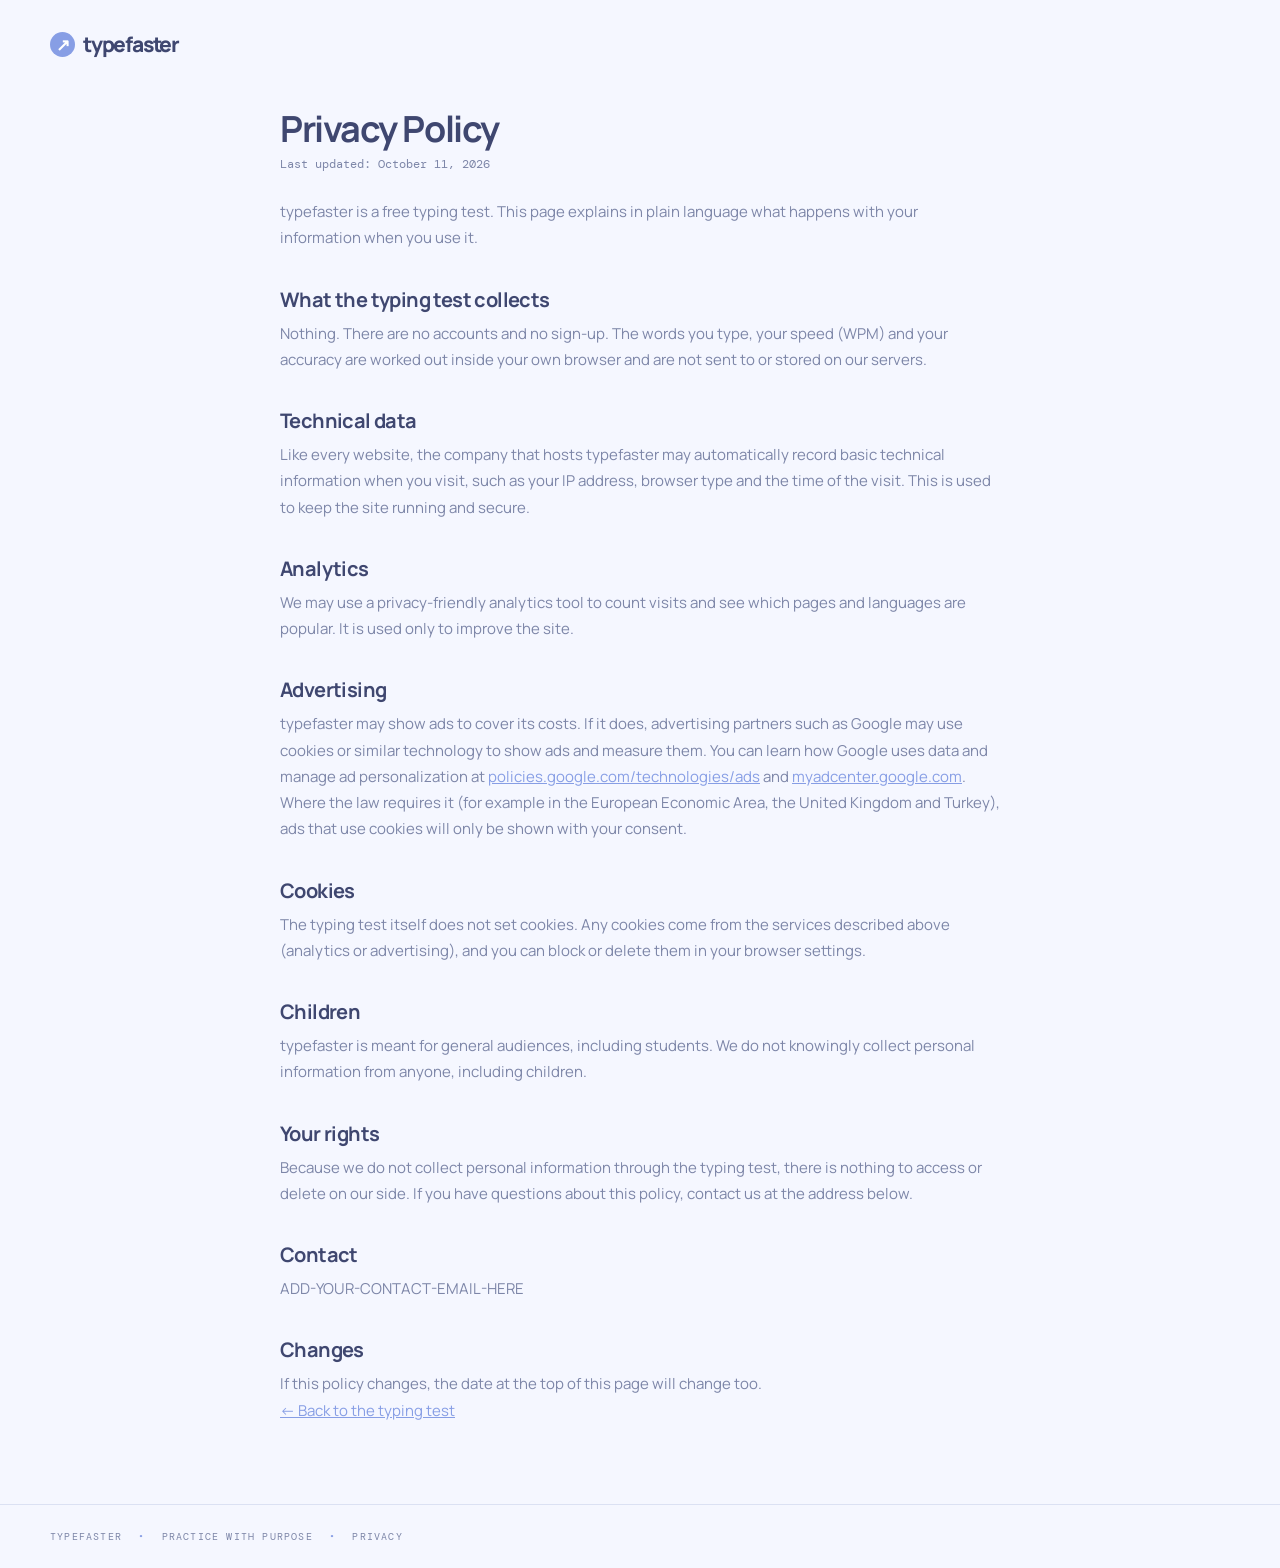
==== privacy.html @ c0b4bd7b "Add files via upload" ====
<!doctype html>
<html lang="en">
  <head>
    <meta charset="UTF-8" />
    <meta name="viewport" content="width=device-width, initial-scale=1.0" />
    <title>Privacy Policy | typefaster</title>
    <meta name="description" content="How typefaster handles your data: no accounts, no personal information collected by the typing test." />
    <link rel="canonical" href="https://typefaster5.com/privacy.html" />
    <link rel="icon" href="data:image/svg+xml,%3Csvg xmlns='http://www.w3.org/2000/svg' viewBox='0 0 64 64'%3E%3Ccircle cx='32' cy='32' r='32' fill='%23879ee5'/%3E%3Cpath d='M22 42 42 22M26 22h16v16' stroke='white' stroke-width='6' fill='none' stroke-linecap='round' stroke-linejoin='round'/%3E%3C/svg%3E" />
    <link href="https://fonts.googleapis.com/css2?family=DM+Mono:wght@400;500&family=Manrope:wght@400;500;600;700;800&display=swap" rel="stylesheet" />
    <link rel="stylesheet" href="styles.css?v=5" />
    <style>
      .doc{max-width:720px;margin:0 auto;padding:24px 0 80px}
      .doc h1{color:var(--ink);font-size:36px;letter-spacing:-.04em;margin:0 0 8px}
      .doc h2{font-size:20px;letter-spacing:-.03em;margin:34px 0 8px}
      .doc p,.doc li{color:var(--muted);font-size:15px;line-height:1.75}
      .doc ul{padding-left:20px}
      .doc a{color:var(--accent)}
      .doc .updated{font-family:'DM Mono',monospace;font-size:12px;color:var(--muted);margin-bottom:24px}
    </style>
  </head>
  <body>
    <header class="site-header">
      <a class="brand" href="/" aria-label="typefaster home"><span class="brand-mark">↗</span>typefaster</a>
    </header>
    <main>
      <article class="doc">
        <h1>Privacy Policy</h1>
        <p class="updated">Last updated: October 11, 2026</p>
        <p>typefaster is a free typing test. This page explains in plain language what happens with your information when you use it.</p>

        <h2>What the typing test collects</h2>
        <p>Nothing. There are no accounts and no sign-up. The words you type, your speed (WPM) and your accuracy are worked out inside your own browser and are not sent to or stored on our servers.</p>

        <h2>Technical data</h2>
        <p>Like every website, the company that hosts typefaster may automatically record basic technical information when you visit, such as your IP address, browser type and the time of the visit. This is used to keep the site running and secure.</p>

        <h2>Analytics</h2>
        <p>We may use a privacy-friendly analytics tool to count visits and see which pages and languages are popular. It is used only to improve the site.</p>

        <h2>Advertising</h2>
        <p>typefaster may show ads to cover its costs. If it does, advertising partners such as Google may use cookies or similar technology to show ads and measure them. You can learn how Google uses data and manage ad personalization at <a href="https://policies.google.com/technologies/ads" rel="noopener">policies.google.com/technologies/ads</a> and <a href="https://myadcenter.google.com" rel="noopener">myadcenter.google.com</a>. Where the law requires it (for example in the European Economic Area, the United Kingdom and Turkey), ads that use cookies will only be shown with your consent.</p>

        <h2>Cookies</h2>
        <p>The typing test itself does not set cookies. Any cookies come from the services described above (analytics or advertising), and you can block or delete them in your browser settings.</p>

        <h2>Children</h2>
        <p>typefaster is meant for general audiences, including students. We do not knowingly collect personal information from anyone, including children.</p>

        <h2>Your rights</h2>
        <p>Because we do not collect personal information through the typing test, there is nothing to access or delete on our side. If you have questions about this policy, contact us at the address below.</p>

        <h2>Contact</h2>
        <p>ADD-YOUR-CONTACT-EMAIL-HERE</p>

        <h2>Changes</h2>
        <p>If this policy changes, the date at the top of this page will change too.</p>
        <p><a href="/">← Back to the typing test</a></p>
      </article>
    </main>
    <footer>TYPEFASTER <span>•</span> PRACTICE WITH PURPOSE <span>•</span> <a href="privacy.html">PRIVACY</a></footer>
  </body>
</html>
---- styles.css ----
:root { --bg:#f5f7ff; --ink:#3f4770; --muted:#7d86a8; --line:#dbe1f3; --card:#fcfbff; --accent:#879ee5; --soft:#e9eeff; }
* { box-sizing:border-box; }
body { margin:0; background:var(--bg); color:var(--ink); font-family:Manrope,Arial,sans-serif; }
button,input { font:inherit; }
.site-header { width:min(1180px,calc(100% - 48px)); margin:auto; height:88px; display:flex; align-items:center; justify-content:space-between; }
.brand { color:var(--ink); text-decoration:none; font-size:21px; font-weight:800; letter-spacing:-1.2px; display:flex; align-items:center; gap:8px; }.brand-mark { display:grid; place-items:center; color:#fff; background:var(--accent); width:25px;height:25px;border-radius:50%; font-size:17px; }
nav { display:flex; gap:28px; margin-left:60px; } nav a { color:var(--muted); text-decoration:none; font-size:13px; font-weight:700; } nav a:hover { color:var(--ink); }.theme-toggle,.restart { border:0;background:transparent;color:var(--ink);cursor:pointer; }.theme-toggle { font-size:21px; }
main { width:min(1180px,calc(100% - 48px)); margin:auto; }.hero { padding:20px 0 16px; }.eyebrow { color:var(--accent); font-family:'DM Mono',monospace; font-size:13px; letter-spacing:.1em; text-transform:uppercase; display:flex;align-items:center;gap:8px; }.eyebrow span { width:19px;height:1px;background:currentColor; } h1,h2,p { margin:0; }h1 { color:var(--accent); font-size:clamp(38px,5vw,58px); line-height:.95; letter-spacing:-.075em; margin:10px 0 11px; max-width:680px; } .intro { max-width:510px;color:var(--muted);line-height:1.55;font-size:17px; }
.test-shell { background:var(--card); border:1px solid var(--line); border-radius:18px; overflow:hidden; box-shadow:0 18px 45px rgba(45,54,43,.05); }.test-toolbar { height:72px;border-bottom:1px solid var(--line);display:flex;align-items:center;justify-content:space-between;padding:0 28px; }.mode-picker{ display:flex;gap:4px;background:var(--soft);padding:4px;border-radius:8px; }.mode{border:0;background:transparent;color:var(--muted);font-size:12px;font-weight:700;padding:7px 12px;border-radius:5px;cursor:pointer; }.mode.active{background:var(--card);color:var(--ink);box-shadow:0 1px 3px rgba(0,0,0,.1);}.language-picker{display:flex;align-items:center;gap:8px;margin-left:auto;margin-right:24px;color:var(--muted);font-size:11px;font-weight:700;text-transform:uppercase;letter-spacing:.06em}.language-picker select{border:1px solid var(--line);border-radius:7px;background:var(--card);color:var(--ink);padding:7px 28px 7px 9px;font:600 12px Manrope,Arial,sans-serif;cursor:pointer}.sound-toggle,.restart{border:0;background:transparent;color:var(--ink);cursor:pointer}.sound-toggle{font-size:12px;font-weight:700;display:flex;gap:7px;align-items:center;margin-right:18px}.restart{font-size:12px;font-weight:700;display:flex;gap:7px;align-items:center;}
.test-stage { padding:22px 40px 30px; }.status-row{display:flex;justify-content:flex-start;align-items:center;gap:20px;margin-bottom:16px;text-align:left;}.status-row>div{display:flex;flex-direction:column;gap:4px;align-items:flex-start;}.timer-label{font-family:'DM Mono',monospace;color:var(--muted);font-size:9px;letter-spacing:.12em;}.status-row strong{font-size:18px;letter-spacing:-.04em;}.stage-note{font-size:12px;color:var(--muted);}.word-area{position:relative;}.words{min-height:420px;overflow:visible;font-family:'DM Mono',monospace;font-size:30px;line-height:1.65;letter-spacing:.01em;word-spacing:.08em;color:#a6aca4;user-select:none;text-align:center;cursor:text;outline:none;}.words:focus{box-shadow:inset 0 -2px 0 var(--accent);}.word.current{color:var(--ink);background:var(--soft);border-radius:3px;}.word.correct,.typed-correct{color:#82cfa9;}.typed-missing{color:#c54f35;text-decoration:underline 1px;}.typed-incorrect{color:#c54f35;text-decoration:underline wavy #e37b62 1px;}.status-row .sound-toggle{margin-left:auto;padding:4px 6px;background:#151515;color:#fff;border-radius:5px;font-size:12px}.status-row .sound-toggle span{display:none}.typing-input{position:absolute;width:1px;height:1px;padding:0;border:0;opacity:0;pointer-events:none;}
.metrics{display:grid;grid-template-columns:repeat(4,1fr);border-top:1px solid var(--line);}.metric{padding:22px 28px;border-right:1px solid var(--line);display:grid;grid-template-columns:auto auto;gap:2px 8px;align-items:baseline;}.metric:last-child{border-right:0}.metric span{grid-column:1/-1;font-size:11px;color:var(--muted);font-weight:700;text-transform:uppercase;letter-spacing:.06em;}.metric strong{font-size:30px;letter-spacing:-.06em;}.metric small{font-size:11px;color:var(--muted);}
.result-card{margin:24px 0 80px;background:var(--ink);color:#fff;border-radius:18px;padding:32px 36px;display:flex;align-items:center;justify-content:space-between;gap:26px;}.result-card .eyebrow{color:#f2a78f}.result-card h2{font-size:31px;letter-spacing:-.06em;margin:8px 0}.result-card p{color:#c2cbc2;font-size:13px}.result-score{text-align:center;display:flex;flex-direction:column}.result-score strong{font-size:55px;line-height:.85;letter-spacing:-.07em}.result-score span{font-family:'DM Mono',monospace;font-size:10px;margin-top:8px;color:#c2cbc2}.primary-button{background:var(--accent);color:#fff;border:0;border-radius:8px;padding:14px 17px;font-weight:800;font-size:13px;cursor:pointer}.primary-button span{padding-left:10px;font-size:17px}.hidden{display:none;}
.benefits{display:grid;grid-template-columns:repeat(3,1fr);gap:42px;padding:30px 0 100px}.number{font-family:'DM Mono',monospace;color:var(--accent);font-size:12px}.benefits h2{font-size:24px;letter-spacing:-.055em;margin:17px 0 12px}.benefits p{color:var(--muted);font-size:13px;line-height:1.75;max-width:290px}footer{border-top:1px solid var(--line);padding:25px max(24px,calc((100% - 1180px)/2));font-family:'DM Mono',monospace;color:var(--muted);font-size:10px;letter-spacing:.12em}footer span{color:var(--accent);padding:0 9px}
body.dark{--bg:#20243f;--ink:#f2f4ff;--muted:#b5bddc;--line:#3a4167;--card:#2b3052;--accent:#a9bbff;--soft:#353c63}body.dark .result-card{background:#171b33}body.dark .words{color:#7881aa}body.dark .word.current{background:#404973}body.dark .typing-input{background:#20243f}
@media(max-width:680px){.site-header,main{width:min(100% - 28px,1180px)}nav{display:none}.hero{padding:28px 0 20px}.test-toolbar{height:auto;min-height:72px;padding:12px 16px;flex-wrap:wrap;gap:10px}.language-picker{margin-left:auto;margin-right:0}.test-stage{padding:22px 18px 24px}.stage-note{display:none}.words{min-height:420px;font-size:30px;line-height:1.65}.metrics{grid-template-columns:repeat(2,1fr)}.metric{padding:17px;border-bottom:1px solid var(--line)}.metric:nth-child(2){border-right:0}.result-card{padding:25px;align-items:flex-start;flex-direction:column}.result-score{text-align:left;flex-direction:row;align-items:baseline;gap:9px}.result-score span{margin:0}.benefits{grid-template-columns:1fr;gap:32px;padding-bottom:65px}}
button,select,.words{-webkit-tap-highlight-color:transparent;touch-action:manipulation}
.mobile-input{position:absolute;left:0;top:0;width:1px;height:1px;padding:0;border:0;opacity:0;font-size:16px;pointer-events:none}
.words.input-focused{box-shadow:inset 0 -2px 0 var(--accent)}
@media(max-width:680px){.words{position:relative;overflow:hidden;min-height:0;height:calc(1.65em * 5);font-size:24px}.test-toolbar .mode{padding:7px 10px}.status-row .sound-toggle{padding:6px 9px}}
.result-scores{display:flex;gap:40px;align-items:flex-end}
.mobile-input.overlay{width:100%;height:100%;pointer-events:auto;z-index:2;caret-color:transparent;background:transparent;color:transparent;-webkit-user-select:text;user-select:text}
@media(max-width:680px){.result-scores{gap:28px}}
.sr-only{position:absolute;width:1px;height:1px;margin:-1px;padding:0;overflow:hidden;clip:rect(0,0,0,0);white-space:nowrap;border:0}
footer a{color:inherit;text-decoration:none}footer a:hover{color:var(--ink)}
@media(min-width:681px){.words{position:relative;overflow:hidden;min-height:0;height:calc(1.65em * 10)}}
/* Results page (overlay shown when the time is up) */
body.modal-open{overflow:hidden}
.result-overlay{position:fixed;inset:0;z-index:50;display:flex;align-items:center;justify-content:center;padding:20px;background:rgba(63,71,112,.45);-webkit-backdrop-filter:blur(6px);backdrop-filter:blur(6px);animation:resultFade .2s ease;outline:none}
.result-overlay.hidden{display:none}
.result-panel{width:min(560px,100%);max-height:100%;overflow:auto;background:var(--card);color:var(--ink);border:1px solid var(--line);border-radius:18px;box-shadow:0 30px 80px rgba(20,25,60,.35);padding:34px 36px;animation:resultPop .25s ease}
.result-panel h2{font-size:34px;letter-spacing:-.06em;margin:10px 0 6px}
.result-sub{color:var(--muted);font-size:13px}
.result-main{display:grid;grid-template-columns:1fr 1fr;gap:16px;margin:24px 0 18px}
.result-main .big{background:var(--soft);border-radius:14px;padding:20px 22px;display:flex;flex-direction:column}
.result-main .big strong{font-size:68px;line-height:.9;letter-spacing:-.07em}
.result-main .big span{font-family:'DM Mono',monospace;font-size:11px;letter-spacing:.1em;color:var(--muted);margin-top:12px}
.result-grid{display:grid;grid-template-columns:repeat(4,1fr);gap:12px;border-top:1px solid var(--line);border-bottom:1px solid var(--line);padding:16px 0}
.result-grid div{display:flex;flex-direction:column;gap:5px}
.result-grid span{font-size:10px;color:var(--muted);font-weight:700;text-transform:uppercase;letter-spacing:.06em}
.result-grid strong{font-size:20px;letter-spacing:-.04em}
.result-actions{display:flex;align-items:center;gap:18px;margin-top:22px}
.primary-button:disabled{opacity:.55;cursor:default}
.link-button{border:0;background:transparent;color:var(--muted);font-weight:700;font-size:13px;cursor:pointer}.link-button:hover{color:var(--ink)}
@keyframes resultFade{from{opacity:0}to{opacity:1}}
@keyframes resultPop{from{opacity:0;transform:translateY(12px) scale(.98)}to{opacity:1;transform:none}}
@media(prefers-reduced-motion:reduce){.result-overlay,.result-panel{animation:none}}
@media(max-width:680px){.result-panel{padding:26px 22px}.result-main .big strong{font-size:54px}.result-grid{grid-template-columns:1fr 1fr}}
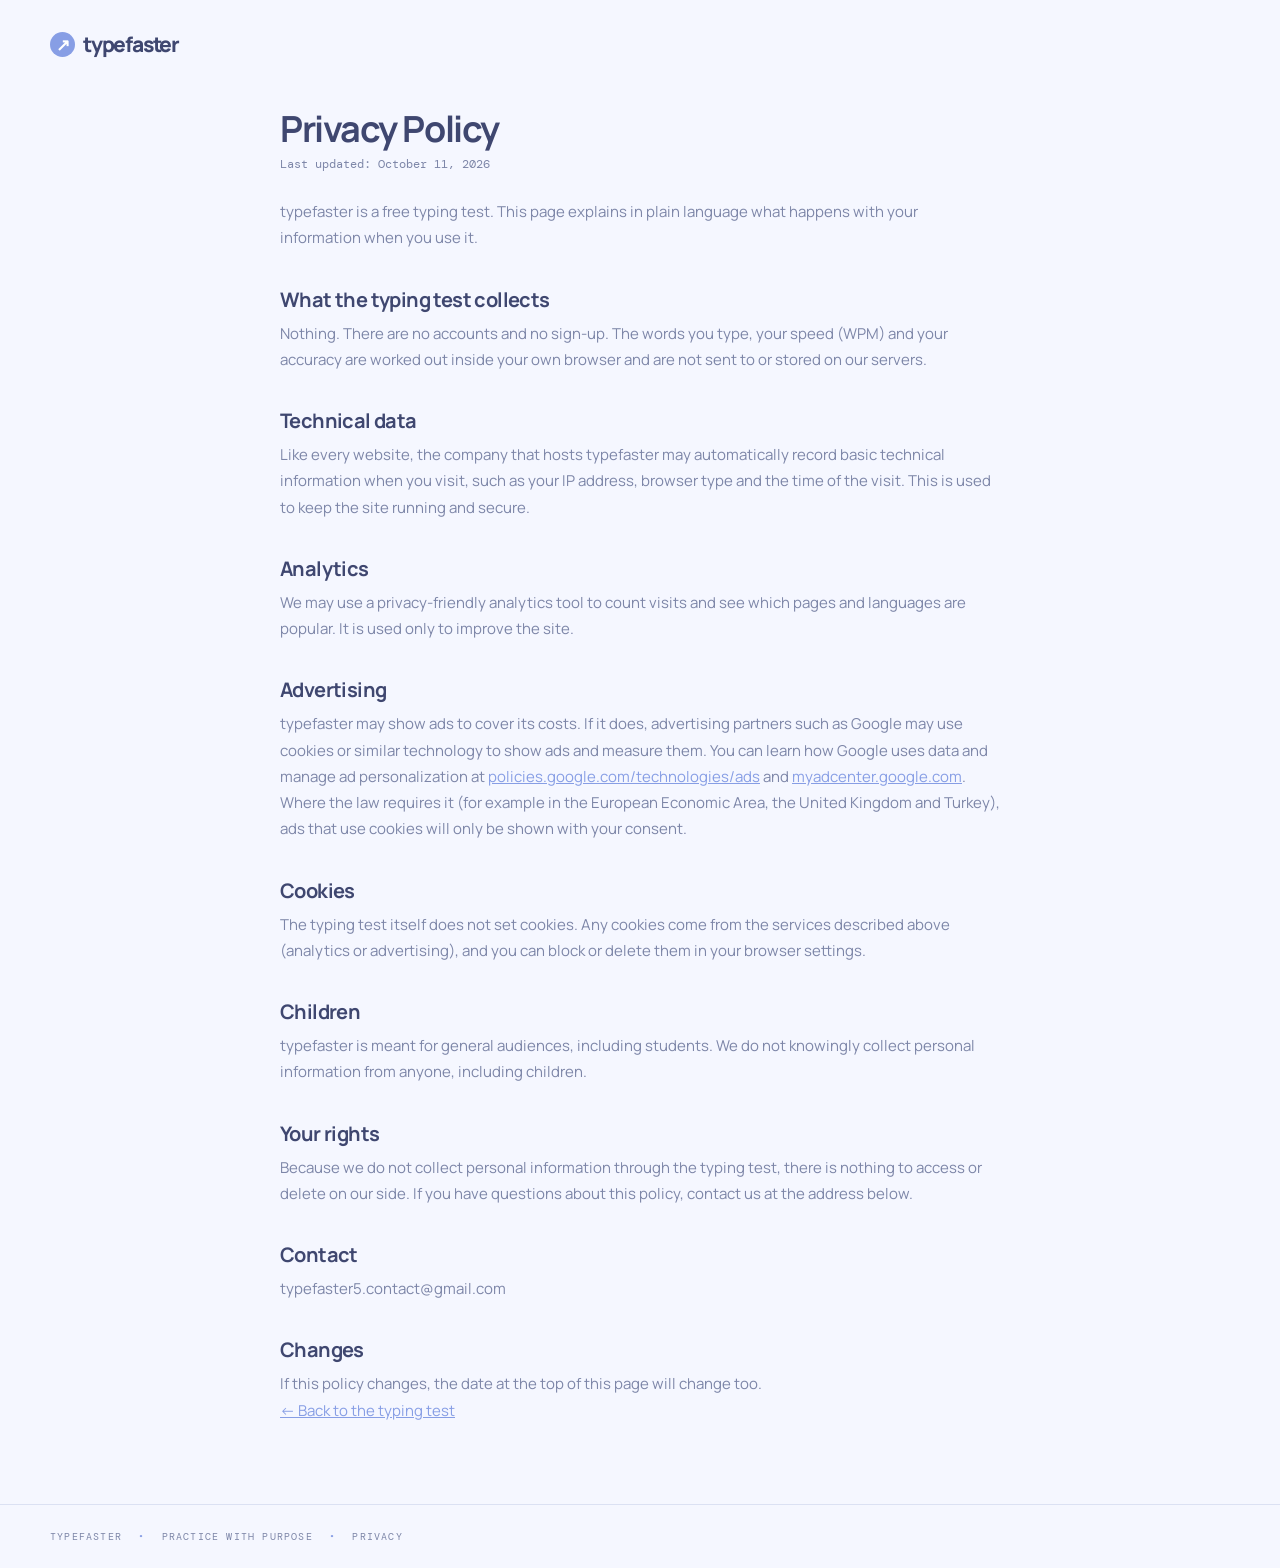
==== commit 9a2d24d7: "Add files via upload" ====
--- a/privacy.html
+++ b/privacy.html
@@ -51,7 +51,7 @@
         <p>Because we do not collect personal information through the typing test, there is nothing to access or delete on our side. If you have questions about this policy, contact us at the address below.</p>
 
         <h2>Contact</h2>
-        <p>ADD-YOUR-CONTACT-EMAIL-HERE</p>
+        <p>typefaster5.contact@gmail.com</p>
 
         <h2>Changes</h2>
         <p>If this policy changes, the date at the top of this page will change too.</p>
